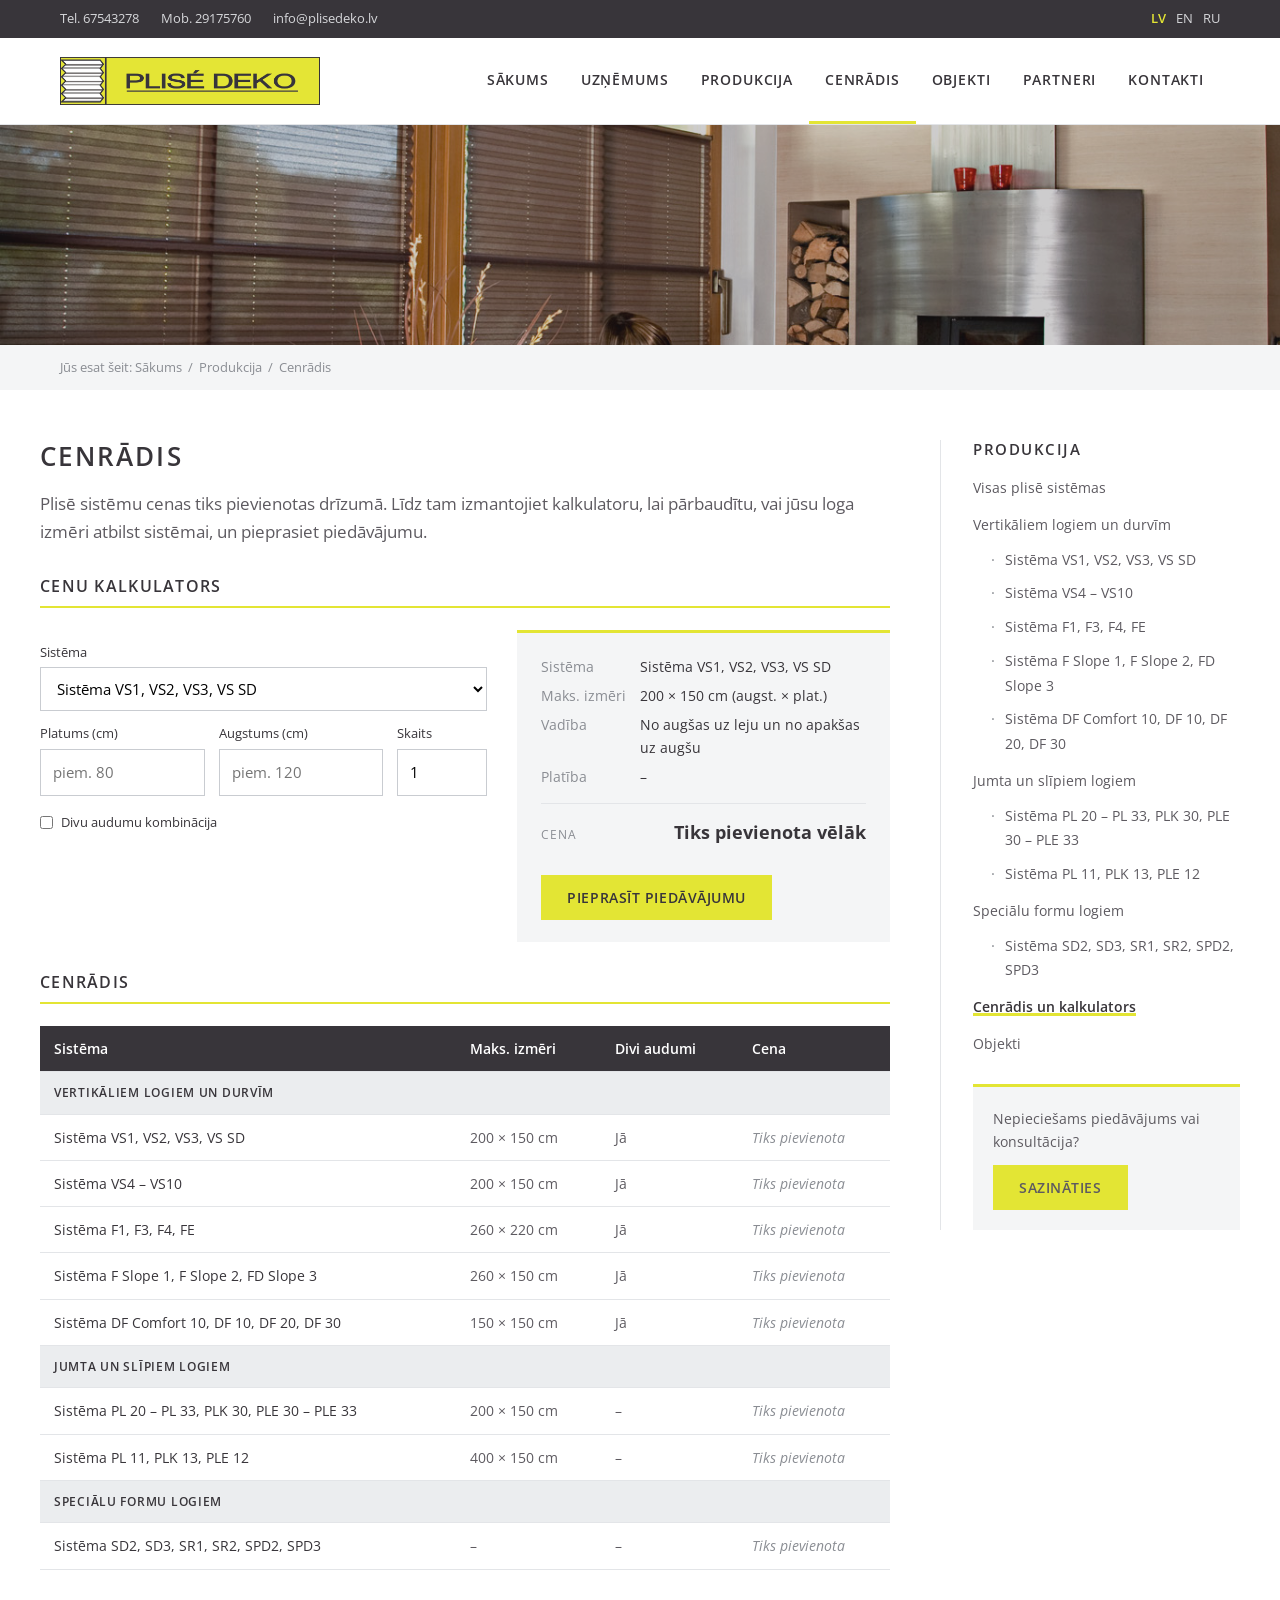
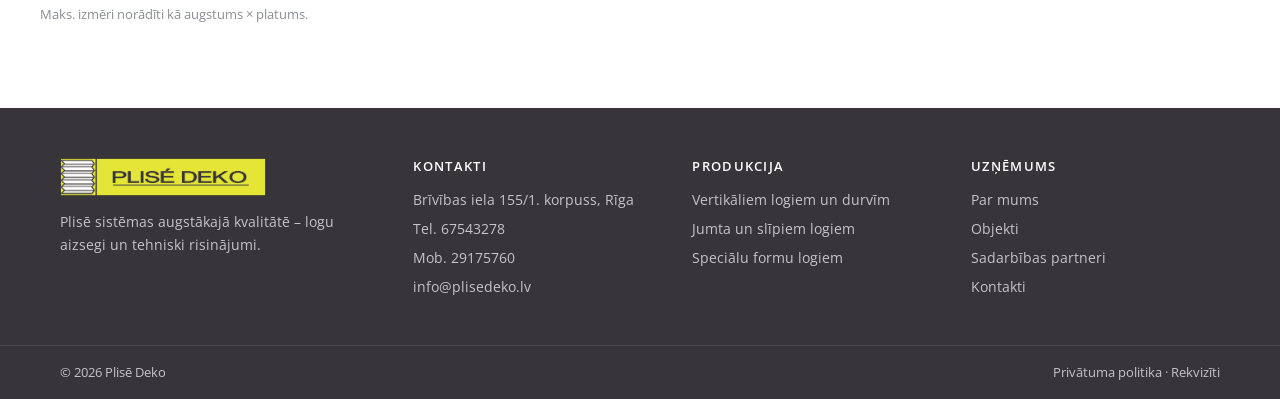
==== cenradis.html @ ac2ddd09 "Add Plisē Deko website skeleton Static site with product, price list calculator, partners, objects a" ====
<!doctype html>
<html lang="lv">
<head>
<meta charset="utf-8">
<meta name="viewport" content="width=device-width, initial-scale=1">
<title>Cenrādis | Plisē Deko</title>
<link rel="preconnect" href="https://fonts.googleapis.com">
<link href="https://fonts.googleapis.com/css2?family=Open+Sans:wght@400;600;700&display=swap" rel="stylesheet">
<link rel="stylesheet" href="assets/css/style.css">
</head>
<body>
<div class="topbar">
  <div class="container">
    <div class="topbar__contact">
      <a href="tel:+37167543278">Tel. 67543278</a>
      <a href="tel:+37129175760">Mob. 29175760</a>
      <a href="mailto:info@plisedeko.lv">info@plisedeko.lv</a>
    </div>
    <div class="lang"><a href="index.html" class="is-active">LV</a><a href="#">EN</a><a href="#">RU</a></div>
  </div>
</div>
<header class="header">
  <div class="container">
    <a class="header__logo" href="index.html"><img src="assets/img/logo.webp" alt="Plisē Deko"></a>
    <button class="nav-toggle" aria-label="Izvēlne">☰</button>
    <nav class="nav">
      <ul>
        <li><a href="index.html">Sākums</a></li>
        <li><a href="par-mums.html">Uzņēmums</a>
          <ul class="sub">
            <li><a href="par-mums.html">Par mums</a></li>
            <li><a href="objekti.html">Objekti</a></li>
            <li><a href="sadarbibas-partneri.html">Sadarbības partneri</a></li>
          </ul>
        </li>
        <li><a href="produkcija.html">Produkcija</a>
          <ul class="sub"><li class="sub-label">Vertikāliem logiem un durvīm</li><li><a href="sistema-vs1-vs3.html">Sistēma VS1, VS2, VS3, VS SD</a></li><li><a href="sistema-vs4-vs10.html">Sistēma VS4 – VS10</a></li><li><a href="sistema-f1-fe.html">Sistēma F1, F3, F4, FE</a></li><li><a href="sistema-f-slope.html">Sistēma F Slope 1, F Slope 2, FD Slope 3</a></li><li><a href="sistema-df.html">Sistēma DF Comfort 10, DF 10, DF 20, DF 30</a></li><li class="sub-label">Jumta un slīpiem logiem</li><li><a href="sistema-pl20-pl33.html">Sistēma PL 20 – PL 33, PLK 30, PLE 30 – PLE 33</a></li><li><a href="sistema-pl11.html">Sistēma PL 11, PLK 13, PLE 12</a></li><li class="sub-label">Speciālu formu logiem</li><li><a href="sistema-sd-sr-spd.html">Sistēma SD2, SD3, SR1, SR2, SPD2, SPD3</a></li></ul>
        </li>
        <li class="is-active"><a href="cenradis.html">Cenrādis</a></li>
        <li><a href="objekti.html">Objekti</a></li>
        <li><a href="sadarbibas-partneri.html">Partneri</a></li>
        <li><a href="kontakti.html">Kontakti</a></li>
      </ul>
    </nav>
  </div>
</header><div class="page-banner" style="background-image:url('assets/img/hero/Plissee_Uni_2.jpg')"></div><div class="breadcrumb"><div class="container">Jūs esat šeit: <a href="index.html">Sākums</a><span class="sep">/</span><a href="produkcija.html">Produkcija</a><span class="sep">/</span><span>Cenrādis</span></div></div>
<div class="container layout">
  <main class="content">
    <h1>Cenrādis</h1>
    <p class="lead">Plisē sistēmu cenas tiks pievienotas drīzumā. Līdz tam izmantojiet kalkulatoru, lai pārbaudītu, vai jūsu loga izmēri atbilst sistēmai, un pieprasiet piedāvājumu.</p>

    <h2 class="group-title">Cenu kalkulators</h2>
    <div class="calc">
      <form class="form calc__form" id="calc">
        <label for="c-system">Sistēma</label>
        <select id="c-system">
          <optgroup label="Vertikāliem logiem un durvīm"><option value="sistema-vs1-vs3">Sistēma VS1, VS2, VS3, VS SD</option><option value="sistema-vs4-vs10">Sistēma VS4 – VS10</option><option value="sistema-f1-fe">Sistēma F1, F3, F4, FE</option><option value="sistema-f-slope">Sistēma F Slope 1, F Slope 2, FD Slope 3</option><option value="sistema-df">Sistēma DF Comfort 10, DF 10, DF 20, DF 30</option></optgroup><optgroup label="Jumta un slīpiem logiem"><option value="sistema-pl20-pl33">Sistēma PL 20 – PL 33, PLK 30, PLE 30 – PLE 33</option><option value="sistema-pl11">Sistēma PL 11, PLK 13, PLE 12</option></optgroup><optgroup label="Speciālu formu logiem"><option value="sistema-sd-sr-spd">Sistēma SD2, SD3, SR1, SR2, SPD2, SPD3</option></optgroup>
        </select>
        <div class="calc__row">
          <div><label for="c-width">Platums (cm)</label><input id="c-width" type="number" min="1" step="1" placeholder="piem. 80"></div>
          <div><label for="c-height">Augstums (cm)</label><input id="c-height" type="number" min="1" step="1" placeholder="piem. 120"></div>
          <div><label for="c-qty">Skaits</label><input id="c-qty" type="number" min="1" step="1" value="1"></div>
        </div>
        <label class="calc__check" id="c-dual-wrap"><input id="c-dual" type="checkbox"> Divu audumu kombinācija</label>
      </form>
      <div class="calc__result" aria-live="polite">
        <dl>
          <dt>Sistēma</dt><dd id="r-system">–</dd>
          <dt>Maks. izmēri</dt><dd id="r-max">–</dd>
          <dt>Vadība</dt><dd id="r-control">–</dd>
          <dt>Platība</dt><dd id="r-area">–</dd>
        </dl>
        <p class="calc__msg" id="r-msg"></p>
        <div class="calc__price"><span>Cena</span><strong id="r-price">Tiks pievienota vēlāk</strong></div>
        <a class="btn" id="r-cta" href="kontakti.html#forma">Pieprasīt piedāvājumu</a>
      </div>
    </div>

    <h2 class="group-title">Cenrādis</h2>
    <table class="specs price-table">
      <thead><tr><th>Sistēma</th><th>Maks. izmēri</th><th>Divi audumi</th><th>Cena</th></tr></thead>
      <tbody>
        <tr class="price-table__group"><td colspan="4">Vertikāliem logiem un durvīm</td></tr><tr><td><a href="sistema-vs1-vs3.html">Sistēma VS1, VS2, VS3, VS SD</a></td><td>200 × 150 cm</td><td>Jā</td><td class="muted">Tiks pievienota</td></tr><tr><td><a href="sistema-vs4-vs10.html">Sistēma VS4 – VS10</a></td><td>200 × 150 cm</td><td>Jā</td><td class="muted">Tiks pievienota</td></tr><tr><td><a href="sistema-f1-fe.html">Sistēma F1, F3, F4, FE</a></td><td>260 × 220 cm</td><td>Jā</td><td class="muted">Tiks pievienota</td></tr><tr><td><a href="sistema-f-slope.html">Sistēma F Slope 1, F Slope 2, FD Slope 3</a></td><td>260 × 150 cm</td><td>Jā</td><td class="muted">Tiks pievienota</td></tr><tr><td><a href="sistema-df.html">Sistēma DF Comfort 10, DF 10, DF 20, DF 30</a></td><td>150 × 150 cm</td><td>Jā</td><td class="muted">Tiks pievienota</td></tr><tr class="price-table__group"><td colspan="4">Jumta un slīpiem logiem</td></tr><tr><td><a href="sistema-pl20-pl33.html">Sistēma PL 20 – PL 33, PLK 30, PLE 30 – PLE 33</a></td><td>200 × 150 cm</td><td>–</td><td class="muted">Tiks pievienota</td></tr><tr><td><a href="sistema-pl11.html">Sistēma PL 11, PLK 13, PLE 12</a></td><td>400 × 150 cm</td><td>–</td><td class="muted">Tiks pievienota</td></tr><tr class="price-table__group"><td colspan="4">Speciālu formu logiem</td></tr><tr><td><a href="sistema-sd-sr-spd.html">Sistēma SD2, SD3, SR1, SR2, SPD2, SPD3</a></td><td>–</td><td>–</td><td class="muted">Tiks pievienota</td></tr>
      </tbody>
    </table>
    <p class="note">Maks. izmēri norādīti kā augstums × platums.</p>
  </main>
  <aside class="sidebar">
    <h4>Produkcija</h4>
    <ul>
      <li><a href="produkcija.html">Visas plisē sistēmas</a></li>
      <li><a href="produkcija.html#vertikali">Vertikāliem logiem un durvīm</a>
        <ul><li><a href="sistema-vs1-vs3.html">Sistēma VS1, VS2, VS3, VS SD</a></li><li><a href="sistema-vs4-vs10.html">Sistēma VS4 – VS10</a></li><li><a href="sistema-f1-fe.html">Sistēma F1, F3, F4, FE</a></li><li><a href="sistema-f-slope.html">Sistēma F Slope 1, F Slope 2, FD Slope 3</a></li><li><a href="sistema-df.html">Sistēma DF Comfort 10, DF 10, DF 20, DF 30</a></li></ul>
      </li><li><a href="produkcija.html#jumta">Jumta un slīpiem logiem</a>
        <ul><li><a href="sistema-pl20-pl33.html">Sistēma PL 20 – PL 33, PLK 30, PLE 30 – PLE 33</a></li><li><a href="sistema-pl11.html">Sistēma PL 11, PLK 13, PLE 12</a></li></ul>
      </li><li><a href="produkcija.html#formas">Speciālu formu logiem</a>
        <ul><li><a href="sistema-sd-sr-spd.html">Sistēma SD2, SD3, SR1, SR2, SPD2, SPD3</a></li></ul>
      </li>
      <li class="is-active"><a href="cenradis.html">Cenrādis un kalkulators</a></li>
      <li><a href="objekti.html">Objekti</a></li>
    </ul>
    <div class="side-cta"><p>Nepieciešams piedāvājums vai konsultācija?</p><a class="btn" href="kontakti.html">Sazināties</a></div>
  </aside>
</div>
<script>window.CALC_DATA = [{"slug":"sistema-vs1-vs3","name":"Sistēma VS1, VS2, VS3, VS SD","group":"Vertikāliem logiem un durvīm","max":{"h":200,"w":150},"dual":true,"control":"No augšas uz leju un no apakšas uz augšu","price":null},{"slug":"sistema-vs4-vs10","name":"Sistēma VS4 – VS10","group":"Vertikāliem logiem un durvīm","max":{"h":200,"w":150},"dual":true,"control":"Rokturītis","price":null},{"slug":"sistema-f1-fe","name":"Sistēma F1, F3, F4, FE","group":"Vertikāliem logiem un durvīm","max":{"h":260,"w":220},"dual":true,"control":"Aukla","price":null},{"slug":"sistema-f-slope","name":"Sistēma F Slope 1, F Slope 2, FD Slope 3","group":"Vertikāliem logiem un durvīm","max":{"h":260,"w":150},"dual":true,"control":"Viena vai divas auklas","price":null},{"slug":"sistema-df","name":"Sistēma DF Comfort 10, DF 10, DF 20, DF 30","group":"Vertikāliem logiem un durvīm","max":{"h":150,"w":150},"dual":true,"control":"Rokturītis","price":null},{"slug":"sistema-pl20-pl33","name":"Sistēma PL 20 – PL 33, PLK 30, PLE 30 – PLE 33","group":"Jumta un slīpiem logiem","max":{"h":200,"w":150},"dual":false,"control":"Rokturītis vai grozāmais kloķis","price":null},{"slug":"sistema-pl11","name":"Sistēma PL 11, PLK 13, PLE 12","group":"Jumta un slīpiem logiem","max":{"h":400,"w":150},"dual":false,"control":"Rokturītis vai grozāmais kloķis","price":null},{"slug":"sistema-sd-sr-spd","name":"Sistēma SD2, SD3, SR1, SR2, SPD2, SPD3","group":"Speciālu formu logiem","max":null,"dual":false,"control":"Fiksēta – nav virināms","price":null}];</script>
<script src="assets/js/calc.js"></script>
<footer class="footer">
  <div class="container">
    <div>
      <img class="footer__logo" src="assets/img/logo.webp" alt="Plisē Deko">
      <p>Plisē sistēmas augstākajā kvalitātē – logu aizsegi un tehniski risinājumi.</p>
    </div>
    <div>
      <h4>Kontakti</h4>
      <ul>
        <li>Brīvības iela 155/1. korpuss, Rīga</li>
        <li><a href="tel:+37167543278">Tel. 67543278</a></li>
        <li><a href="tel:+37129175760">Mob. 29175760</a></li>
        <li><a href="mailto:info@plisedeko.lv">info@plisedeko.lv</a></li>
      </ul>
    </div>
    <div>
      <h4>Produkcija</h4>
      <ul><li><a href="produkcija.html#vertikali">Vertikāliem logiem un durvīm</a></li><li><a href="produkcija.html#jumta">Jumta un slīpiem logiem</a></li><li><a href="produkcija.html#formas">Speciālu formu logiem</a></li></ul>
    </div>
    <div>
      <h4>Uzņēmums</h4>
      <ul>
        <li><a href="par-mums.html">Par mums</a></li>
        <li><a href="objekti.html">Objekti</a></li>
        <li><a href="sadarbibas-partneri.html">Sadarbības partneri</a></li>
        <li><a href="kontakti.html">Kontakti</a></li>
      </ul>
    </div>
  </div>
  <div class="footer__bottom">
    <div class="container">
      <span>© 2026 Plisē Deko</span>
      <span><a href="#">Privātuma politika</a> · <a href="#">Rekvizīti</a></span>
    </div>
  </div>
</footer>
<a href="#" class="to-top" aria-label="Uz augšu">↑</a>
<script src="assets/js/main.js"></script>
</body>
</html>
---- assets/css/style.css ----
/* Plisē Deko – base styles. Palette from logo: white, silver/gray, dark graphite, yellow-green accent. */
:root {
  --accent: #e3e534;
  --accent-dark: #b9bb12;
  --ink: #38353a;
  --ink-soft: #5d5a60;
  --muted: #8a8d93;
  --silver: #c9ccd1;
  --line: #e3e5e8;
  --bg: #ffffff;
  --bg-soft: #f4f5f6;
  --bg-gray: #ebedef;
  --maxw: 1200px;
  --font: "Open Sans", Arial, sans-serif;
}

*, *::before, *::after { box-sizing: border-box; }
html { scroll-behavior: smooth; }
body {
  margin: 0;
  font-family: var(--font);
  font-size: 15px;
  line-height: 1.65;
  color: var(--ink-soft);
  background: var(--bg);
}
img { max-width: 100%; display: block; }
a { color: var(--ink); text-decoration: none; transition: color .2s; }
a:hover { color: var(--accent-dark); }
h1, h2, h3, h4 { color: var(--ink); font-weight: 600; line-height: 1.25; margin: 0 0 .6em; }
h1 { font-size: 30px; letter-spacing: .02em; }
h2 { font-size: 24px; }
h3 { font-size: 18px; }
.container { max-width: var(--maxw); margin: 0 auto; padding: 0 20px; }
.section { padding: 60px 0; }
.section--soft { background: var(--bg-soft); }
.section-title {
  text-transform: uppercase;
  letter-spacing: .12em;
  font-size: 20px;
  text-align: center;
  margin-bottom: 36px;
}
.section-title::after {
  content: ""; display: block; width: 48px; height: 3px;
  background: var(--accent); margin: 14px auto 0;
}
.btn {
  display: inline-block; padding: 11px 26px;
  background: var(--accent); color: var(--ink);
  font-weight: 600; font-size: 14px; letter-spacing: .04em;
  text-transform: uppercase; border: 0; cursor: pointer;
  transition: background .2s;
}
.btn:hover { background: var(--ink); color: #fff; }
.btn--ghost { background: transparent; border: 2px solid var(--ink); }

/* ---------- Top bar ---------- */
.topbar { background: var(--ink); color: #d6d7da; font-size: 13px; }
.topbar .container { display: flex; justify-content: space-between; align-items: center; height: 38px; gap: 16px; }
.topbar a { color: #d6d7da; }
.topbar a:hover { color: var(--accent); }
.topbar__contact { display: flex; gap: 22px; }
.lang { display: flex; gap: 10px; }
.lang a.is-active { color: var(--accent); font-weight: 600; }

/* ---------- Header ---------- */
.header { background: #fff; border-bottom: 1px solid var(--line); position: sticky; top: 0; z-index: 50; }
.header .container { display: flex; align-items: center; justify-content: space-between; height: 86px; }
.header__logo img { height: 48px; width: auto; }
.nav { display: flex; align-items: center; }
.nav > ul { list-style: none; margin: 0; padding: 0; display: flex; }
.nav > ul > li { position: relative; }
.nav > ul > li > a {
  display: block; padding: 30px 16px; font-size: 14px; font-weight: 600;
  text-transform: uppercase; letter-spacing: .06em; color: var(--ink);
  border-bottom: 3px solid transparent;
}
.nav > ul > li > a:hover, .nav > ul > li.is-active > a { border-bottom-color: var(--accent); color: var(--ink); }
.nav .sub {
  position: absolute; top: 100%; left: 0; min-width: 300px;
  background: #fff; border-top: 3px solid var(--accent);
  box-shadow: 0 10px 30px rgba(0,0,0,.08);
  list-style: none; margin: 0; padding: 12px 0;
  opacity: 0; visibility: hidden; transform: translateY(8px); transition: .2s;
}
.nav li:hover > .sub, .nav li:focus-within > .sub { opacity: 1; visibility: visible; transform: none; }
.nav .sub a { display: block; padding: 7px 22px; font-size: 14px; color: var(--ink-soft); }
.nav .sub a:hover { color: var(--ink); background: var(--bg-soft); }
.nav .sub .sub-label { padding: 10px 22px 4px; font-size: 12px; text-transform: uppercase; letter-spacing: .08em; color: var(--muted); }
.nav-toggle { display: none; background: none; border: 0; font-size: 26px; color: var(--ink); cursor: pointer; }

/* ---------- Hero slider ---------- */
.hero { position: relative; height: 520px; overflow: hidden; background: var(--bg-gray); }
.hero__slide {
  position: absolute; inset: 0; background-size: cover; background-position: center;
  opacity: 0; transition: opacity 1s ease;
}
.hero__slide.is-active { opacity: 1; z-index: 1; }
.hero__slide::after { content: ""; position: absolute; inset: 0; background: linear-gradient(90deg, rgba(56,53,58,.55), rgba(56,53,58,0) 60%); }
.hero__caption {
  position: absolute; z-index: 2; left: 0; right: 0; bottom: 90px;
}
.hero__title { color: #fff; font-size: 40px; max-width: 620px; text-shadow: 0 2px 12px rgba(0,0,0,.25); }
.hero__caption p { color: #fff; font-size: 17px; max-width: 520px; margin: 0 0 24px; }
.hero__dots { position: absolute; z-index: 3; bottom: 28px; left: 50%; transform: translateX(-50%); display: flex; gap: 10px; }
.hero__dots button { width: 12px; height: 12px; border-radius: 50%; border: 2px solid #fff; background: transparent; cursor: pointer; padding: 0; }
.hero__dots button.is-active { background: var(--accent); border-color: var(--accent); }

/* ---------- Promo banner ---------- */
.promo { background: var(--accent); }
.promo .container { display: flex; align-items: center; justify-content: space-between; gap: 20px; padding-top: 22px; padding-bottom: 22px; }
.promo strong { color: var(--ink); font-size: 18px; text-transform: uppercase; letter-spacing: .06em; }
.promo span { color: var(--ink); }
.promo .btn { background: var(--ink); color: #fff; }
.promo .btn:hover { background: #fff; color: var(--ink); }

/* ---------- Product teasers ---------- */
.teasers { display: grid; grid-template-columns: repeat(4, 1fr); gap: 24px; }
.teaser { position: relative; display: block; overflow: hidden; background: #fff; border: 1px solid var(--line); }
.teaser__img { aspect-ratio: 4 / 3; overflow: hidden; }
.teaser__img img { width: 100%; height: 100%; object-fit: cover; transition: transform .5s; }
.teaser:hover .teaser__img img { transform: scale(1.06); }
.teaser__body { padding: 18px 20px 22px; border-top: 3px solid var(--accent); }
.teaser__body h3 { margin-bottom: 6px; }
.teaser__body p { margin: 0; font-size: 14px; color: var(--muted); }

/* ---------- Audience selector ---------- */
.audience { display: grid; grid-template-columns: repeat(3, 1fr); gap: 24px; }
.audience a {
  display: flex; flex-direction: column; align-items: center; text-align: center;
  padding: 36px 24px; background: #fff; border: 1px solid var(--line); transition: .2s;
}
.audience a:hover { border-color: var(--accent); box-shadow: 0 8px 24px rgba(0,0,0,.06); color: var(--ink); }
.audience svg { width: 56px; height: 56px; margin-bottom: 16px; stroke: var(--ink); }
.audience a:hover svg { stroke: var(--accent-dark); }
.audience h3 { margin-bottom: 6px; }
.audience p { margin: 0; font-size: 14px; color: var(--muted); }

/* ---------- Cards (objects teaser) ---------- */
.cards { display: grid; grid-template-columns: repeat(3, 1fr); gap: 24px; }
.card { background: #fff; border: 1px solid var(--line); }
.card img { aspect-ratio: 3 / 2; object-fit: cover; width: 100%; }
.card__body { padding: 18px 20px; }
.card__body h3 { font-size: 16px; margin-bottom: 4px; }
.card__body a.more { font-size: 13px; font-weight: 600; text-transform: uppercase; letter-spacing: .05em; }

/* ---------- Services list ---------- */
.services { display: grid; grid-template-columns: repeat(3, 1fr); gap: 0; border-top: 1px solid var(--line); }
.services a { display: flex; justify-content: space-between; align-items: center; padding: 22px 8px; border-bottom: 1px solid var(--line); font-weight: 600; color: var(--ink); }
.services a:not(:nth-child(3n)) { margin-right: 24px; }
.services a::after { content: "›"; font-size: 24px; color: var(--accent-dark); }

/* ---------- Page head + breadcrumb ---------- */
.page-banner { height: 220px; background-size: cover; background-position: center; position: relative; }
.page-banner::after { content: ""; position: absolute; inset: 0; background: rgba(56,53,58,.25); }
.breadcrumb { background: var(--bg-soft); font-size: 13px; color: var(--muted); }
.breadcrumb .container { padding-top: 12px; padding-bottom: 12px; }
.breadcrumb a { color: var(--muted); }
.breadcrumb a:hover { color: var(--ink); }
.breadcrumb span.sep { margin: 0 6px; }

/* ---------- Content + right sidebar (Blöcker-style subnav) ---------- */
.layout { display: grid; grid-template-columns: 1fr 300px; gap: 50px; padding: 50px 0 70px; }
.layout--full { grid-template-columns: 1fr; }
.content h1 { text-transform: uppercase; letter-spacing: .08em; font-size: 26px; }
.content .lead { font-size: 17px; color: var(--ink-soft); margin-bottom: 28px; }
.sidebar { border-left: 1px solid var(--line); padding-left: 32px; align-self: start; position: sticky; top: 110px; }
.sidebar h4 { text-transform: uppercase; letter-spacing: .1em; font-size: 15px; margin-bottom: 16px; }
.sidebar ul { list-style: none; margin: 0; padding: 0; }
.sidebar > ul > li { margin-bottom: 12px; }
.sidebar a { color: var(--ink-soft); font-size: 14px; }
.sidebar a:hover { color: var(--ink); }
.sidebar ul ul { margin: 10px 0 4px 18px; }
.sidebar ul ul li { margin-bottom: 9px; position: relative; padding-left: 14px; }
.sidebar ul ul li::before { content: "·"; position: absolute; left: 0; color: var(--muted); }
.sidebar li.is-active > a { color: var(--ink); font-weight: 600; box-shadow: inset 0 -3px 0 var(--accent); }
.sidebar ul ul li.is-active::before { content: ""; top: 8px; width: 7px; height: 7px; background: var(--accent-dark); }
.sidebar .side-cta { margin-top: 28px; padding: 20px; background: var(--bg-soft); border-top: 3px solid var(--accent); }
.sidebar .side-cta p { margin: 0 0 12px; font-size: 14px; }

/* ---------- Product page ---------- */
.specs { width: 100%; border-collapse: collapse; margin: 10px 0 34px; font-size: 14px; }
.specs th, .specs td { text-align: left; padding: 11px 14px; border-bottom: 1px solid var(--line); vertical-align: top; }
.specs th { width: 34%; color: var(--ink); font-weight: 600; background: var(--bg-soft); }
.features { list-style: none; padding: 0; margin: 0 0 30px; }
.features li { padding-left: 26px; position: relative; margin-bottom: 8px; }
.features li::before { content: ""; position: absolute; left: 0; top: 8px; width: 12px; height: 12px; background: var(--accent); }
.gallery { display: grid; grid-template-columns: repeat(4, 1fr); gap: 12px; margin-bottom: 36px; }
.gallery a { display: block; aspect-ratio: 1; overflow: hidden; background: var(--bg-gray); }
.gallery img { width: 100%; height: 100%; object-fit: cover; transition: transform .4s; }
.gallery a:hover img { transform: scale(1.06); }
.product-list { display: grid; gap: 28px; }
.product-row { display: grid; grid-template-columns: 220px 1fr; gap: 24px; padding-bottom: 28px; border-bottom: 1px solid var(--line); }
.product-row img { aspect-ratio: 1; object-fit: cover; width: 100%; background: var(--bg-gray); }
.product-row h3 { margin-bottom: 6px; }
.product-row .meta { font-size: 13px; color: var(--muted); margin-bottom: 10px; }
.group-title { text-transform: uppercase; letter-spacing: .08em; font-size: 16px; padding-bottom: 10px; border-bottom: 2px solid var(--accent); margin: 30px 0 22px; }
.cta-box { display: flex; justify-content: space-between; align-items: center; gap: 20px; padding: 26px 28px; background: var(--bg-soft); border-left: 4px solid var(--accent); }
.cta-box p { margin: 0; color: var(--ink); font-weight: 600; }

/* ---------- Partners / contacts ---------- */
.partners { display: grid; grid-template-columns: repeat(2, 1fr); gap: 20px; }
.partner { padding: 20px 22px; border: 1px solid var(--line); border-top: 3px solid var(--silver); }
.partner h3 { font-size: 16px; margin-bottom: 4px; }
.partner .type { font-size: 12px; text-transform: uppercase; letter-spacing: .08em; color: var(--muted); }
.partner ul { margin: 8px 0 0; padding-left: 18px; font-size: 14px; }
.partner__logo { height: 56px; display: flex; align-items: center; margin-bottom: 12px; }
.partner__logo img { max-height: 50px; max-width: 150px; width: auto; object-fit: contain; }
.partner__logo span { font-weight: 700; color: var(--silver); font-size: 20px; letter-spacing: .05em; }

/* ---------- Price list / calculator ---------- */
.calc { display: grid; grid-template-columns: 1.2fr 1fr; gap: 30px; margin-bottom: 20px; }
.calc__form select { width: 100%; padding: 10px 12px; border: 1px solid var(--silver); font: inherit; background: #fff; }
.calc__row { display: grid; grid-template-columns: 1fr 1fr 90px; gap: 14px; }
.calc__check { display: flex !important; align-items: center; gap: 8px; margin-top: 16px !important; cursor: pointer; }
.form .calc__check input { width: auto; margin: 0; }
.calc__result { background: var(--bg-soft); border-top: 3px solid var(--accent); padding: 22px 24px; }
.calc__result dl { margin: 0 0 14px; display: grid; grid-template-columns: auto 1fr; gap: 6px 14px; font-size: 14px; }
.calc__result dt { color: var(--muted); }
.calc__result dd { margin: 0; color: var(--ink); }
.calc__msg { color: #a33; font-size: 14px; margin: 0 0 12px; }
.calc__price { display: flex; justify-content: space-between; align-items: baseline; padding: 14px 0; border-top: 1px solid var(--line); margin-bottom: 14px; }
.calc__price span { text-transform: uppercase; letter-spacing: .08em; font-size: 12px; color: var(--muted); }
.calc__price strong { color: var(--ink); font-size: 18px; }
.price-table thead th { background: var(--ink); color: #fff; width: auto; }
.price-table__group td { background: var(--bg-gray); font-weight: 600; color: var(--ink); text-transform: uppercase; letter-spacing: .06em; font-size: 12px; }
.price-table td.muted { color: var(--muted); font-style: italic; }
.note { font-size: 13px; color: var(--muted); }

.contact-grid { display: grid; grid-template-columns: 1fr 1fr; gap: 30px; }
.contact-grid dl { margin: 0; }
.contact-grid dt { font-size: 12px; text-transform: uppercase; letter-spacing: .08em; color: var(--muted); margin-top: 14px; }
.contact-grid dd { margin: 2px 0 0; color: var(--ink); font-size: 16px; }
.map { width: 100%; height: 340px; border: 0; margin-top: 30px; filter: grayscale(.6); }
.form label { display: block; font-size: 13px; color: var(--ink); margin: 12px 0 4px; }
.form input, .form textarea { width: 100%; padding: 10px 12px; border: 1px solid var(--silver); font: inherit; }
.form input:focus, .form textarea:focus { outline: 2px solid var(--accent); border-color: var(--accent); }
.form .btn { margin-top: 16px; }
.values { display: grid; grid-template-columns: repeat(3, 1fr); gap: 24px; margin-top: 30px; }
.values div { padding: 24px; background: var(--bg-soft); border-top: 3px solid var(--accent); }

/* ---------- Footer ---------- */
.footer { background: var(--ink); color: #c4c5c9; font-size: 14px; }
.footer .container { display: grid; grid-template-columns: 1.3fr 1fr 1fr 1fr; gap: 30px; padding-top: 50px; padding-bottom: 40px; }
.footer h4 { color: #fff; text-transform: uppercase; letter-spacing: .1em; font-size: 13px; margin-bottom: 14px; }
.footer a { color: #c4c5c9; }
.footer a:hover { color: var(--accent); }
.footer ul { list-style: none; margin: 0; padding: 0; }
.footer li { margin-bottom: 6px; }
.footer__logo { height: 38px; width: auto; margin-bottom: 14px; }
.footer__bottom { border-top: 1px solid rgba(255,255,255,.1); }
.footer__bottom .container { display: flex; justify-content: space-between; padding-top: 16px; padding-bottom: 16px; grid-template-columns: none; font-size: 13px; }
.to-top { position: fixed; right: 20px; bottom: 20px; width: 44px; height: 44px; background: var(--accent); color: var(--ink); display: grid; place-items: center; font-size: 20px; opacity: 0; visibility: hidden; transition: .2s; z-index: 40; }
.to-top.is-visible { opacity: 1; visibility: visible; }

/* ---------- Lightbox ---------- */
.lightbox { position: fixed; inset: 0; background: rgba(30,28,32,.92); display: none; align-items: center; justify-content: center; z-index: 100; }
.lightbox.is-open { display: flex; }
.lightbox img { max-width: 90vw; max-height: 86vh; }
.lightbox button { position: absolute; background: none; border: 0; color: #fff; font-size: 40px; cursor: pointer; padding: 10px 18px; }
.lightbox .lb-close { top: 10px; right: 10px; }
.lightbox .lb-prev { left: 10px; top: 50%; transform: translateY(-50%); }
.lightbox .lb-next { right: 10px; top: 50%; transform: translateY(-50%); }

/* ---------- Responsive ---------- */
@media (max-width: 1000px) {
  .teasers { grid-template-columns: repeat(2, 1fr); }
  .layout { grid-template-columns: 1fr; }
  .sidebar { position: static; border-left: 0; padding-left: 0; border-top: 1px solid var(--line); padding-top: 30px; }
  .footer .container { grid-template-columns: 1fr 1fr; }
}
@media (max-width: 860px) {
  .nav-toggle { display: block; }
  .nav { position: absolute; top: 100%; left: 0; right: 0; background: #fff; border-bottom: 1px solid var(--line); display: none; }
  .nav.is-open { display: block; }
  .nav > ul { flex-direction: column; }
  .nav > ul > li > a { padding: 14px 20px; border-bottom: 1px solid var(--line); }
  .nav .sub { position: static; opacity: 1; visibility: visible; transform: none; box-shadow: none; border-top: 0; padding: 0 0 8px 12px; min-width: 0; }
  .hero { height: 400px; }
  .hero__title { font-size: 28px; }
  .audience, .cards, .services, .values, .partners, .contact-grid, .calc { grid-template-columns: 1fr; }
  .calc__row { grid-template-columns: 1fr 1fr; }
  .price-table { display: block; overflow-x: auto; }
  .services a:not(:nth-child(3n)) { margin-right: 0; }
  .promo .container, .cta-box { flex-direction: column; align-items: flex-start; }
  .gallery { grid-template-columns: repeat(2, 1fr); }
  .product-row { grid-template-columns: 1fr; }
  .topbar__contact a:last-child { display: none; }
}
@media (max-width: 520px) {
  .teasers { grid-template-columns: 1fr; }
  .footer .container { grid-template-columns: 1fr; }
}
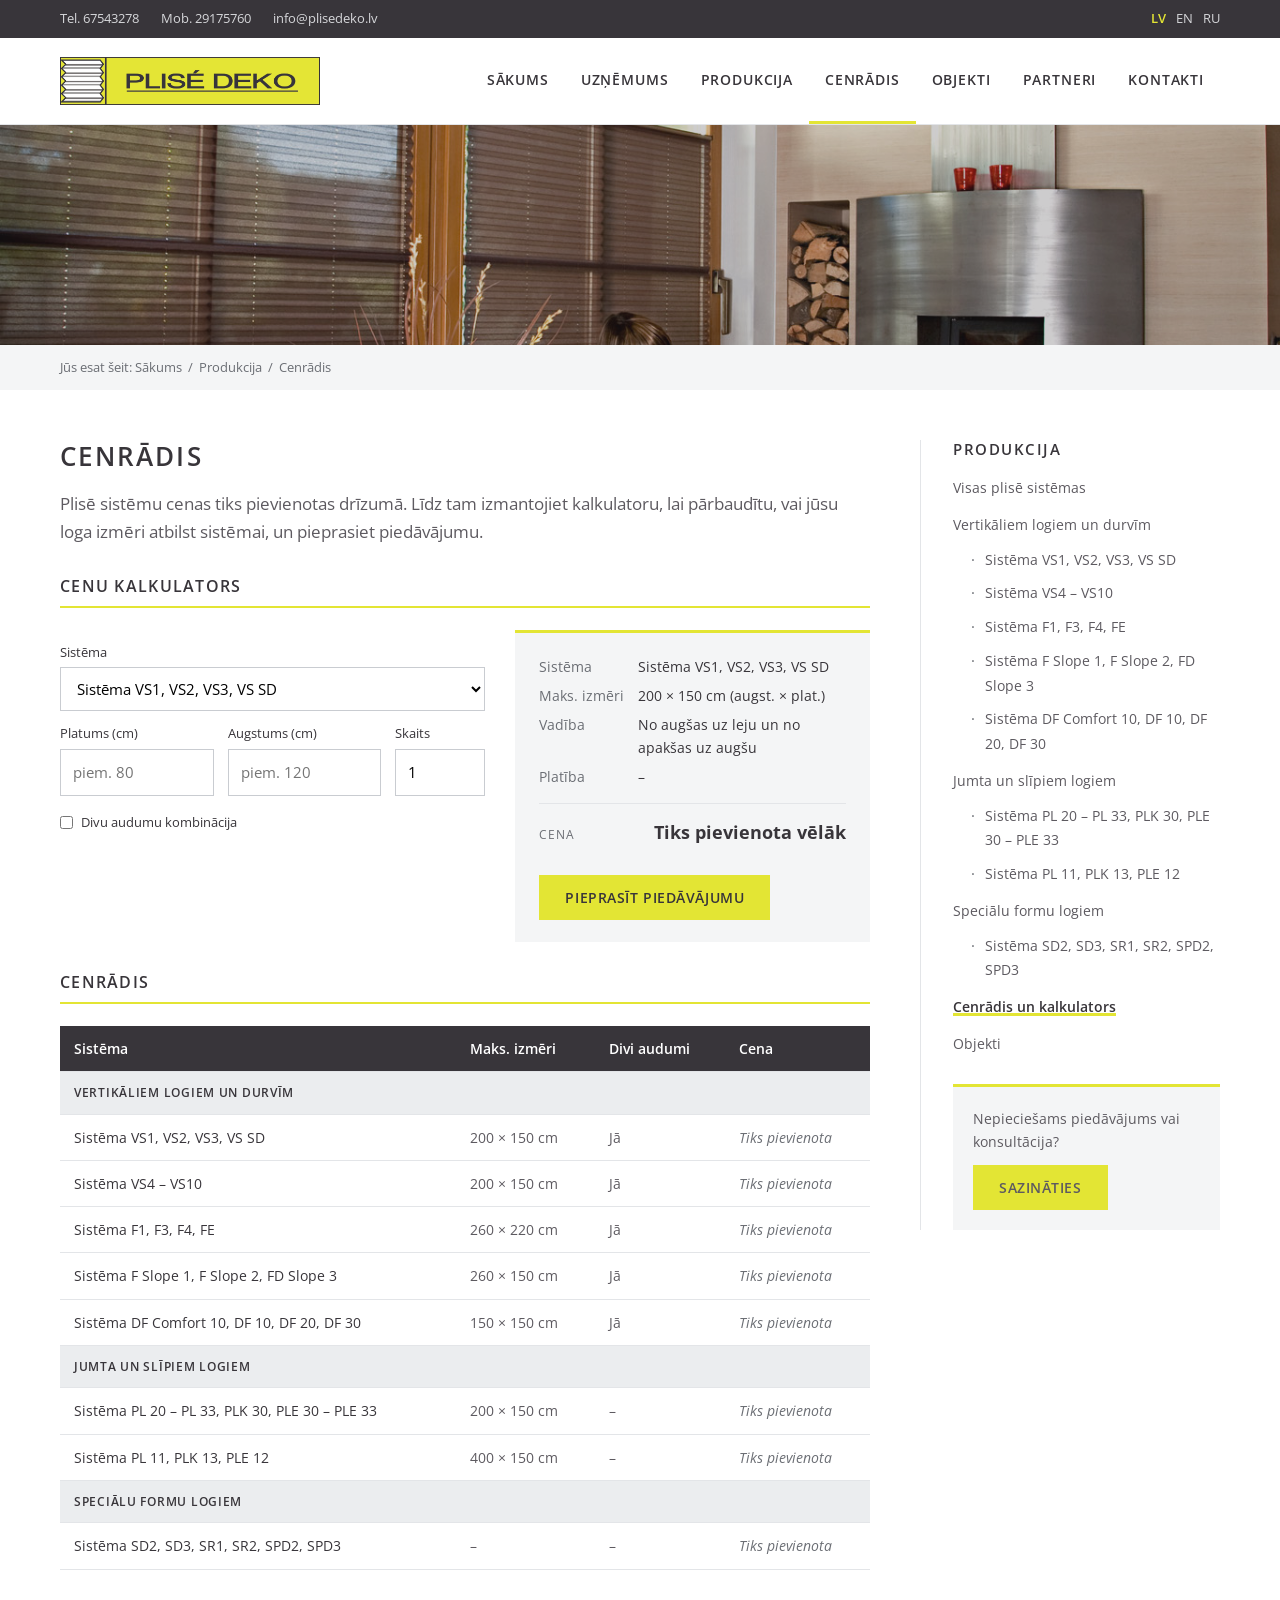
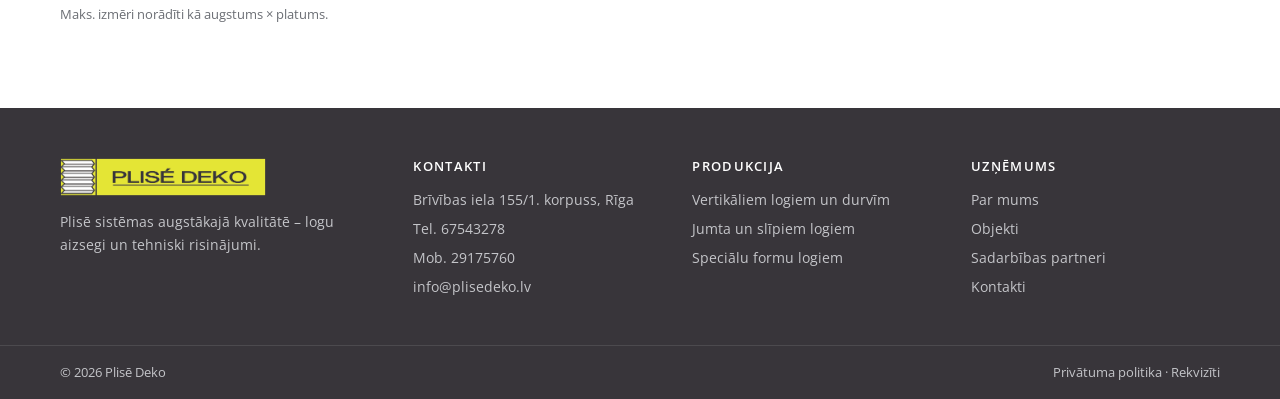
==== commit 4f0f6271: "Fix UI and animation issues from audit - Restore side gutter on inner pages (layout padding-block) -" ====
--- a/cenradis.html
+++ b/cenradis.html
@@ -9,6 +9,7 @@
 <link rel="stylesheet" href="assets/css/style.css">
 </head>
 <body>
+<a class="skip-link" href="#main">Pāriet uz saturu</a>
 <div class="topbar">
   <div class="container">
     <div class="topbar__contact">
@@ -21,9 +22,9 @@
 </div>
 <header class="header">
   <div class="container">
-    <a class="header__logo" href="index.html"><img src="assets/img/logo.webp" alt="Plisē Deko"></a>
-    <button class="nav-toggle" aria-label="Izvēlne">☰</button>
-    <nav class="nav">
+    <a class="header__logo" href="index.html"><img src="assets/img/logo.webp" alt="Plisē Deko" width="260" height="48"></a>
+    <button class="nav-toggle" type="button" aria-label="Atvērt izvēlni" aria-expanded="false" aria-controls="main-nav"><span></span></button>
+    <nav class="nav" id="main-nav" aria-label="Galvenā izvēlne">
       <ul>
         <li><a href="index.html">Sākums</a></li>
         <li><a href="par-mums.html">Uzņēmums</a>
@@ -36,7 +37,7 @@
         <li><a href="produkcija.html">Produkcija</a>
           <ul class="sub"><li class="sub-label">Vertikāliem logiem un durvīm</li><li><a href="sistema-vs1-vs3.html">Sistēma VS1, VS2, VS3, VS SD</a></li><li><a href="sistema-vs4-vs10.html">Sistēma VS4 – VS10</a></li><li><a href="sistema-f1-fe.html">Sistēma F1, F3, F4, FE</a></li><li><a href="sistema-f-slope.html">Sistēma F Slope 1, F Slope 2, FD Slope 3</a></li><li><a href="sistema-df.html">Sistēma DF Comfort 10, DF 10, DF 20, DF 30</a></li><li class="sub-label">Jumta un slīpiem logiem</li><li><a href="sistema-pl20-pl33.html">Sistēma PL 20 – PL 33, PLK 30, PLE 30 – PLE 33</a></li><li><a href="sistema-pl11.html">Sistēma PL 11, PLK 13, PLE 12</a></li><li class="sub-label">Speciālu formu logiem</li><li><a href="sistema-sd-sr-spd.html">Sistēma SD2, SD3, SR1, SR2, SPD2, SPD3</a></li></ul>
         </li>
-        <li class="is-active"><a href="cenradis.html">Cenrādis</a></li>
+        <li class="is-active"><a href="cenradis.html" aria-current="page">Cenrādis</a></li>
         <li><a href="objekti.html">Objekti</a></li>
         <li><a href="sadarbibas-partneri.html">Partneri</a></li>
         <li><a href="kontakti.html">Kontakti</a></li>
@@ -45,7 +46,7 @@
   </div>
 </header><div class="page-banner" style="background-image:url('assets/img/hero/Plissee_Uni_2.jpg')"></div><div class="breadcrumb"><div class="container">Jūs esat šeit: <a href="index.html">Sākums</a><span class="sep">/</span><a href="produkcija.html">Produkcija</a><span class="sep">/</span><span>Cenrādis</span></div></div>
 <div class="container layout">
-  <main class="content">
+  <main class="content" id="main">
     <h1>Cenrādis</h1>
     <p class="lead">Plisē sistēmu cenas tiks pievienotas drīzumā. Līdz tam izmantojiet kalkulatoru, lai pārbaudītu, vai jūsu loga izmēri atbilst sistēmai, un pieprasiet piedāvājumu.</p>
 
@@ -86,7 +87,7 @@
     <p class="note">Maks. izmēri norādīti kā augstums × platums.</p>
   </main>
   <aside class="sidebar">
-    <h4>Produkcija</h4>
+    <h2>Produkcija</h2>
     <ul>
       <li><a href="produkcija.html">Visas plisē sistēmas</a></li>
       <li><a href="produkcija.html#vertikali">Vertikāliem logiem un durvīm</a>
@@ -96,7 +97,7 @@
       </li><li><a href="produkcija.html#formas">Speciālu formu logiem</a>
         <ul><li><a href="sistema-sd-sr-spd.html">Sistēma SD2, SD3, SR1, SR2, SPD2, SPD3</a></li></ul>
       </li>
-      <li class="is-active"><a href="cenradis.html">Cenrādis un kalkulators</a></li>
+      <li class="is-active"><a href="cenradis.html" aria-current="page">Cenrādis un kalkulators</a></li>
       <li><a href="objekti.html">Objekti</a></li>
     </ul>
     <div class="side-cta"><p>Nepieciešams piedāvājums vai konsultācija?</p><a class="btn" href="kontakti.html">Sazināties</a></div>
@@ -111,7 +112,7 @@
       <p>Plisē sistēmas augstākajā kvalitātē – logu aizsegi un tehniski risinājumi.</p>
     </div>
     <div>
-      <h4>Kontakti</h4>
+      <h2>Kontakti</h2>
       <ul>
         <li>Brīvības iela 155/1. korpuss, Rīga</li>
         <li><a href="tel:+37167543278">Tel. 67543278</a></li>
@@ -120,11 +121,11 @@
       </ul>
     </div>
     <div>
-      <h4>Produkcija</h4>
+      <h2>Produkcija</h2>
       <ul><li><a href="produkcija.html#vertikali">Vertikāliem logiem un durvīm</a></li><li><a href="produkcija.html#jumta">Jumta un slīpiem logiem</a></li><li><a href="produkcija.html#formas">Speciālu formu logiem</a></li></ul>
     </div>
     <div>
-      <h4>Uzņēmums</h4>
+      <h2>Uzņēmums</h2>
       <ul>
         <li><a href="par-mums.html">Par mums</a></li>
         <li><a href="objekti.html">Objekti</a></li>
--- a/assets/css/style.css
+++ b/assets/css/style.css
@@ -4,7 +4,7 @@
   --accent-dark: #b9bb12;
   --ink: #38353a;
   --ink-soft: #5d5a60;
-  --muted: #8a8d93;
+  --muted: #6b6e74;
   --silver: #c9ccd1;
   --line: #e3e5e8;
   --bg: #ffffff;
@@ -15,7 +15,11 @@
 }
 
 *, *::before, *::after { box-sizing: border-box; }
-html { scroll-behavior: smooth; }
+@media (prefers-reduced-motion: no-preference) {
+  html { scroll-behavior: smooth; }
+}
+/* Anchor targets clear the sticky header */
+[id] { scroll-margin-top: 110px; }
 body {
   margin: 0;
   font-family: var(--font);
@@ -27,7 +31,14 @@
 img { max-width: 100%; display: block; }
 a { color: var(--ink); text-decoration: none; transition: color .2s; }
 a:hover { color: var(--accent-dark); }
-h1, h2, h3, h4 { color: var(--ink); font-weight: 600; line-height: 1.25; margin: 0 0 .6em; }
+h1, h2, h3, h4 { color: var(--ink); font-weight: 600; line-height: 1.25; margin: 0 0 .6em; text-wrap: balance; }
+:focus-visible { outline: 3px solid var(--ink); outline-offset: 2px; }
+.topbar :focus-visible, .footer :focus-visible, .lightbox :focus-visible, .hero :focus-visible { outline-color: var(--accent); }
+.skip-link {
+  position: absolute; left: 12px; top: -60px; z-index: 200;
+  background: var(--accent); color: var(--ink); padding: 10px 18px; font-weight: 600;
+}
+.skip-link:focus { top: 12px; }
 h1 { font-size: 30px; letter-spacing: .02em; }
 h2 { font-size: 24px; }
 h3 { font-size: 18px; }
@@ -50,9 +61,10 @@
   background: var(--accent); color: var(--ink);
   font-weight: 600; font-size: 14px; letter-spacing: .04em;
   text-transform: uppercase; border: 0; cursor: pointer;
-  transition: background .2s;
+  transition: background-color .2s ease-out, color .2s ease-out, transform .12s ease-out;
 }
 .btn:hover { background: var(--ink); color: #fff; }
+.btn:active { transform: scale(.97); }
 .btn--ghost { background: transparent; border: 2px solid var(--ink); }
 
 /* ---------- Top bar ---------- */
@@ -82,30 +94,58 @@
   background: #fff; border-top: 3px solid var(--accent);
   box-shadow: 0 10px 30px rgba(0,0,0,.08);
   list-style: none; margin: 0; padding: 12px 0;
-  opacity: 0; visibility: hidden; transform: translateY(8px); transition: .2s;
-}
+  opacity: 0; visibility: hidden; transform: translateY(8px);
+  transition: opacity .2s ease-out, transform .2s ease-out, visibility 0s linear .2s;
+}
+.nav li:hover > .sub, .nav li:focus-within > .sub { transition: opacity .2s ease-out, transform .2s ease-out, visibility 0s; }
 .nav li:hover > .sub, .nav li:focus-within > .sub { opacity: 1; visibility: visible; transform: none; }
 .nav .sub a { display: block; padding: 7px 22px; font-size: 14px; color: var(--ink-soft); }
 .nav .sub a:hover { color: var(--ink); background: var(--bg-soft); }
 .nav .sub .sub-label { padding: 10px 22px 4px; font-size: 12px; text-transform: uppercase; letter-spacing: .08em; color: var(--muted); }
-.nav-toggle { display: none; background: none; border: 0; font-size: 26px; color: var(--ink); cursor: pointer; }
+.nav-toggle {
+  display: none; width: 44px; height: 44px; background: none; border: 0; cursor: pointer;
+  position: relative; touch-action: manipulation;
+}
+/* Hamburger morphs into a cross when open */
+.nav-toggle span, .nav-toggle::before, .nav-toggle::after {
+  content: ""; position: absolute; left: 10px; width: 24px; height: 2px; background: var(--ink);
+  transition: transform .2s ease-out, opacity .15s ease-out;
+}
+.nav-toggle::before { top: 14px; }
+.nav-toggle span { top: 21px; }
+.nav-toggle::after { top: 28px; }
+.nav-toggle[aria-expanded="true"]::before { transform: translateY(7px) rotate(45deg); }
+.nav-toggle[aria-expanded="true"] span { opacity: 0; }
+.nav-toggle[aria-expanded="true"]::after { transform: translateY(-7px) rotate(-45deg); }
+.sub-toggle { display: none; }
 
 /* ---------- Hero slider ---------- */
 .hero { position: relative; height: 520px; overflow: hidden; background: var(--bg-gray); }
 .hero__slide {
   position: absolute; inset: 0; background-size: cover; background-position: center;
-  opacity: 0; transition: opacity 1s ease;
-}
-.hero__slide.is-active { opacity: 1; z-index: 1; }
-.hero__slide::after { content: ""; position: absolute; inset: 0; background: linear-gradient(90deg, rgba(56,53,58,.55), rgba(56,53,58,0) 60%); }
+  opacity: 0; visibility: hidden;
+  /* hidden slides leave the tab order once faded out */
+  transition: opacity .8s ease, visibility 0s linear .8s;
+}
+.hero__slide.is-active { opacity: 1; visibility: visible; z-index: 1; transition: opacity .8s ease, visibility 0s; }
+.hero__slide::after {
+  content: ""; position: absolute; inset: 0;
+  background:
+    linear-gradient(90deg, rgba(56,53,58,.6), rgba(56,53,58,0) 65%),
+    linear-gradient(0deg, rgba(56,53,58,.45), rgba(56,53,58,0) 55%);
+}
 .hero__caption {
   position: absolute; z-index: 2; left: 0; right: 0; bottom: 90px;
 }
 .hero__title { color: #fff; font-size: 40px; max-width: 620px; text-shadow: 0 2px 12px rgba(0,0,0,.25); }
 .hero__caption p { color: #fff; font-size: 17px; max-width: 520px; margin: 0 0 24px; }
-.hero__dots { position: absolute; z-index: 3; bottom: 28px; left: 50%; transform: translateX(-50%); display: flex; gap: 10px; }
-.hero__dots button { width: 12px; height: 12px; border-radius: 50%; border: 2px solid #fff; background: transparent; cursor: pointer; padding: 0; }
-.hero__dots button.is-active { background: var(--accent); border-color: var(--accent); }
+.hero__dots { position: absolute; z-index: 3; bottom: 20px; left: 50%; transform: translateX(-50%); display: flex; align-items: center; gap: 4px; }
+/* 28px hit area, 12px visible dot */
+.hero__dots button { width: 28px; height: 28px; border: 0; background: none; cursor: pointer; padding: 0; display: grid; place-items: center; }
+.hero__dots button::before { content: ""; width: 12px; height: 12px; border-radius: 50%; border: 2px solid #fff; transition: background-color .2s ease-out, transform .2s ease-out; }
+.hero__dots button.is-active::before { background: var(--accent); border-color: var(--accent); transform: scale(1.15); }
+.hero__dots .hero__pause { width: 32px; margin-left: 8px; color: #fff; font-size: 13px; }
+.hero__dots .hero__pause::before { display: none; }
 
 /* ---------- Promo banner ---------- */
 .promo { background: var(--accent); }
@@ -119,7 +159,7 @@
 .teasers { display: grid; grid-template-columns: repeat(4, 1fr); gap: 24px; }
 .teaser { position: relative; display: block; overflow: hidden; background: #fff; border: 1px solid var(--line); }
 .teaser__img { aspect-ratio: 4 / 3; overflow: hidden; }
-.teaser__img img { width: 100%; height: 100%; object-fit: cover; transition: transform .5s; }
+.teaser__img img { width: 100%; height: 100%; object-fit: cover; transition: transform .3s ease-out; }
 .teaser:hover .teaser__img img { transform: scale(1.06); }
 .teaser__body { padding: 18px 20px 22px; border-top: 3px solid var(--accent); }
 .teaser__body h3 { margin-bottom: 6px; }
@@ -129,9 +169,11 @@
 .audience { display: grid; grid-template-columns: repeat(3, 1fr); gap: 24px; }
 .audience a {
   display: flex; flex-direction: column; align-items: center; text-align: center;
-  padding: 36px 24px; background: #fff; border: 1px solid var(--line); transition: .2s;
-}
-.audience a:hover { border-color: var(--accent); box-shadow: 0 8px 24px rgba(0,0,0,.06); color: var(--ink); }
+  padding: 36px 24px; background: #fff; border: 1px solid var(--line);
+  transition: border-color .2s ease-out, box-shadow .2s ease-out, transform .2s ease-out;
+}
+.audience a:hover { border-color: var(--accent); box-shadow: 0 8px 24px rgba(0,0,0,.06); color: var(--ink); transform: translateY(-2px); }
+.audience svg { transition: stroke .2s ease-out; }
 .audience svg { width: 56px; height: 56px; margin-bottom: 16px; stroke: var(--ink); }
 .audience a:hover svg { stroke: var(--accent-dark); }
 .audience h3 { margin-bottom: 6px; }
@@ -161,12 +203,14 @@
 .breadcrumb span.sep { margin: 0 6px; }
 
 /* ---------- Content + right sidebar (Blöcker-style subnav) ---------- */
-.layout { display: grid; grid-template-columns: 1fr 300px; gap: 50px; padding: 50px 0 70px; }
+/* padding-block only: keeps the container's side gutter */
+.layout { display: grid; grid-template-columns: minmax(0, 1fr) 300px; gap: 50px; padding-block: 50px 70px; }
+.content h2.sub-title { font-size: 18px; margin-top: 8px; }
 .layout--full { grid-template-columns: 1fr; }
 .content h1 { text-transform: uppercase; letter-spacing: .08em; font-size: 26px; }
 .content .lead { font-size: 17px; color: var(--ink-soft); margin-bottom: 28px; }
 .sidebar { border-left: 1px solid var(--line); padding-left: 32px; align-self: start; position: sticky; top: 110px; }
-.sidebar h4 { text-transform: uppercase; letter-spacing: .1em; font-size: 15px; margin-bottom: 16px; }
+.sidebar h2 { text-transform: uppercase; letter-spacing: .1em; font-size: 15px; margin-bottom: 16px; }
 .sidebar ul { list-style: none; margin: 0; padding: 0; }
 .sidebar > ul > li { margin-bottom: 12px; }
 .sidebar a { color: var(--ink-soft); font-size: 14px; }
@@ -188,8 +232,12 @@
 .features li::before { content: ""; position: absolute; left: 0; top: 8px; width: 12px; height: 12px; background: var(--accent); }
 .gallery { display: grid; grid-template-columns: repeat(4, 1fr); gap: 12px; margin-bottom: 36px; }
 .gallery a { display: block; aspect-ratio: 1; overflow: hidden; background: var(--bg-gray); }
-.gallery img { width: 100%; height: 100%; object-fit: cover; transition: transform .4s; }
-.gallery a:hover img { transform: scale(1.06); }
+.gallery img { width: 100%; height: 100%; object-fit: cover; transition: transform .3s ease-out; }
+.gallery a:hover img { transform: scale(1.05); }
+/* Technical drawings are shown whole, never cropped */
+.gallery a.is-drawing { background: #fff; border: 1px solid var(--line); }
+.gallery a.is-drawing img { object-fit: contain; padding: 6px; }
+.gallery a.is-drawing:hover img { transform: none; }
 .product-list { display: grid; gap: 28px; }
 .product-row { display: grid; grid-template-columns: 220px 1fr; gap: 24px; padding-bottom: 28px; border-bottom: 1px solid var(--line); }
 .product-row img { aspect-ratio: 1; object-fit: cover; width: 100%; background: var(--bg-gray); }
@@ -202,12 +250,15 @@
 /* ---------- Partners / contacts ---------- */
 .partners { display: grid; grid-template-columns: repeat(2, 1fr); gap: 20px; }
 .partner { padding: 20px 22px; border: 1px solid var(--line); border-top: 3px solid var(--silver); }
-.partner h3 { font-size: 16px; margin-bottom: 4px; }
+.partner h2 { font-size: 16px; margin-bottom: 4px; }
 .partner .type { font-size: 12px; text-transform: uppercase; letter-spacing: .08em; color: var(--muted); }
 .partner ul { margin: 8px 0 0; padding-left: 18px; font-size: 14px; }
 .partner__logo { height: 56px; display: flex; align-items: center; margin-bottom: 12px; }
 .partner__logo img { max-height: 50px; max-width: 150px; width: auto; object-fit: contain; }
-.partner__logo span { font-weight: 700; color: var(--silver); font-size: 20px; letter-spacing: .05em; }
+.partner__logo span {
+  font-weight: 700; color: var(--ink-soft); font-size: 15px; letter-spacing: .06em; text-transform: uppercase;
+  padding: 8px 14px; border: 2px solid var(--silver);
+}
 
 /* ---------- Price list / calculator ---------- */
 .calc { display: grid; grid-template-columns: 1.2fr 1fr; gap: 30px; margin-bottom: 20px; }
@@ -239,11 +290,12 @@
 .form .btn { margin-top: 16px; }
 .values { display: grid; grid-template-columns: repeat(3, 1fr); gap: 24px; margin-top: 30px; }
 .values div { padding: 24px; background: var(--bg-soft); border-top: 3px solid var(--accent); }
+.values h2 { font-size: 18px; }
 
 /* ---------- Footer ---------- */
 .footer { background: var(--ink); color: #c4c5c9; font-size: 14px; }
 .footer .container { display: grid; grid-template-columns: 1.3fr 1fr 1fr 1fr; gap: 30px; padding-top: 50px; padding-bottom: 40px; }
-.footer h4 { color: #fff; text-transform: uppercase; letter-spacing: .1em; font-size: 13px; margin-bottom: 14px; }
+.footer h2 { color: #fff; text-transform: uppercase; letter-spacing: .1em; font-size: 13px; margin-bottom: 14px; }
 .footer a { color: #c4c5c9; }
 .footer a:hover { color: var(--accent); }
 .footer ul { list-style: none; margin: 0; padding: 0; }
@@ -251,14 +303,23 @@
 .footer__logo { height: 38px; width: auto; margin-bottom: 14px; }
 .footer__bottom { border-top: 1px solid rgba(255,255,255,.1); }
 .footer__bottom .container { display: flex; justify-content: space-between; padding-top: 16px; padding-bottom: 16px; grid-template-columns: none; font-size: 13px; }
-.to-top { position: fixed; right: 20px; bottom: 20px; width: 44px; height: 44px; background: var(--accent); color: var(--ink); display: grid; place-items: center; font-size: 20px; opacity: 0; visibility: hidden; transition: .2s; z-index: 40; }
-.to-top.is-visible { opacity: 1; visibility: visible; }
+.to-top { position: fixed; right: 20px; bottom: 20px; width: 44px; height: 44px; background: var(--accent); color: var(--ink); display: grid; place-items: center; font-size: 20px;
+  opacity: 0; visibility: hidden; transform: translateY(8px); z-index: 40;
+  transition: opacity .2s ease-out, transform .2s ease-out, visibility 0s linear .2s;
+}
+.to-top.is-visible { opacity: 1; visibility: visible; transform: none; transition: opacity .2s ease-out, transform .2s ease-out, visibility 0s; }
 
 /* ---------- Lightbox ---------- */
-.lightbox { position: fixed; inset: 0; background: rgba(30,28,32,.92); display: none; align-items: center; justify-content: center; z-index: 100; }
-.lightbox.is-open { display: flex; }
-.lightbox img { max-width: 90vw; max-height: 86vh; }
-.lightbox button { position: absolute; background: none; border: 0; color: #fff; font-size: 40px; cursor: pointer; padding: 10px 18px; }
+.lightbox {
+  position: fixed; inset: 0; background: rgba(30,28,32,.92); display: flex; align-items: center; justify-content: center; z-index: 100;
+  opacity: 0; visibility: hidden; overscroll-behavior: contain;
+  transition: opacity .2s ease-out, visibility 0s linear .2s;
+}
+.lightbox.is-open { opacity: 1; visibility: visible; transition: opacity .2s ease-out, visibility 0s; }
+.lightbox img { max-width: 90vw; max-height: 86vh; transform: scale(.96); transition: transform .25s ease-out; }
+.lightbox.is-open img { transform: none; }
+body.is-locked { overflow: hidden; }
+.lightbox button { position: absolute; background: none; border: 0; color: #fff; font-size: 40px; cursor: pointer; padding: 10px 18px; touch-action: manipulation; }
 .lightbox .lb-close { top: 10px; right: 10px; }
 .lightbox .lb-prev { left: 10px; top: 50%; transform: translateY(-50%); }
 .lightbox .lb-next { right: 10px; top: 50%; transform: translateY(-50%); }
@@ -272,11 +333,31 @@
 }
 @media (max-width: 860px) {
   .nav-toggle { display: block; }
-  .nav { position: absolute; top: 100%; left: 0; right: 0; background: #fff; border-bottom: 1px solid var(--line); display: none; }
-  .nav.is-open { display: block; }
+  .nav {
+    position: absolute; top: 100%; left: 0; right: 0; display: block;
+    background: #fff; border-bottom: 1px solid var(--line); box-shadow: 0 12px 24px rgba(0,0,0,.08);
+    max-height: calc(100dvh - 86px); overflow-y: auto; overscroll-behavior: contain;
+    opacity: 0; visibility: hidden; transform: translateY(-8px);
+    transition: opacity .2s ease-out, transform .2s ease-out, visibility 0s linear .2s;
+  }
+  .nav.is-open { opacity: 1; visibility: visible; transform: none; transition: opacity .2s ease-out, transform .2s ease-out, visibility 0s; }
   .nav > ul { flex-direction: column; }
-  .nav > ul > li > a { padding: 14px 20px; border-bottom: 1px solid var(--line); }
-  .nav .sub { position: static; opacity: 1; visibility: visible; transform: none; box-shadow: none; border-top: 0; padding: 0 0 8px 12px; min-width: 0; }
+  .nav > ul > li { display: flex; flex-wrap: wrap; border-bottom: 1px solid var(--line); }
+  .nav > ul > li > a { flex: 1; padding: 14px 20px; border-bottom: 0; }
+  .nav > ul > li.is-active > a { box-shadow: inset 4px 0 0 var(--accent); }
+  .sub-toggle {
+    display: block; width: 52px; background: none; border: 0; border-left: 1px solid var(--line);
+    cursor: pointer; color: var(--ink); font-size: 18px; touch-action: manipulation;
+  }
+  .sub-toggle span { display: inline-block; transition: transform .2s ease-out; }
+  .sub-toggle[aria-expanded="true"] span { transform: rotate(180deg); }
+  .nav .sub {
+    position: static; flex-basis: 100%; display: none; min-width: 0;
+    opacity: 1; visibility: visible; transform: none; box-shadow: none; border-top: 0; padding: 0 0 10px 12px;
+  }
+  .nav li.is-open > .sub { display: block; }
+  .hero__slide::after { background: linear-gradient(0deg, rgba(56,53,58,.8), rgba(56,53,58,.25) 75%); }
+  .hero__caption { bottom: 64px; }
   .hero { height: 400px; }
   .hero__title { font-size: 28px; }
   .audience, .cards, .services, .values, .partners, .contact-grid, .calc { grid-template-columns: 1fr; }
@@ -292,3 +373,14 @@
   .teasers { grid-template-columns: 1fr; }
   .footer .container { grid-template-columns: 1fr; }
 }
+
+/* ---------- Reduced motion: no autoplay, no movement ---------- */
+@media (prefers-reduced-motion: reduce) {
+  *, *::before, *::after {
+    animation-duration: .01ms !important;
+    animation-iteration-count: 1 !important;
+    transition-duration: .01ms !important;
+    transition-delay: 0s !important;
+  }
+  .teaser:hover .teaser__img img, .gallery a:hover img, .audience a:hover, .btn:active { transform: none; }
+}
